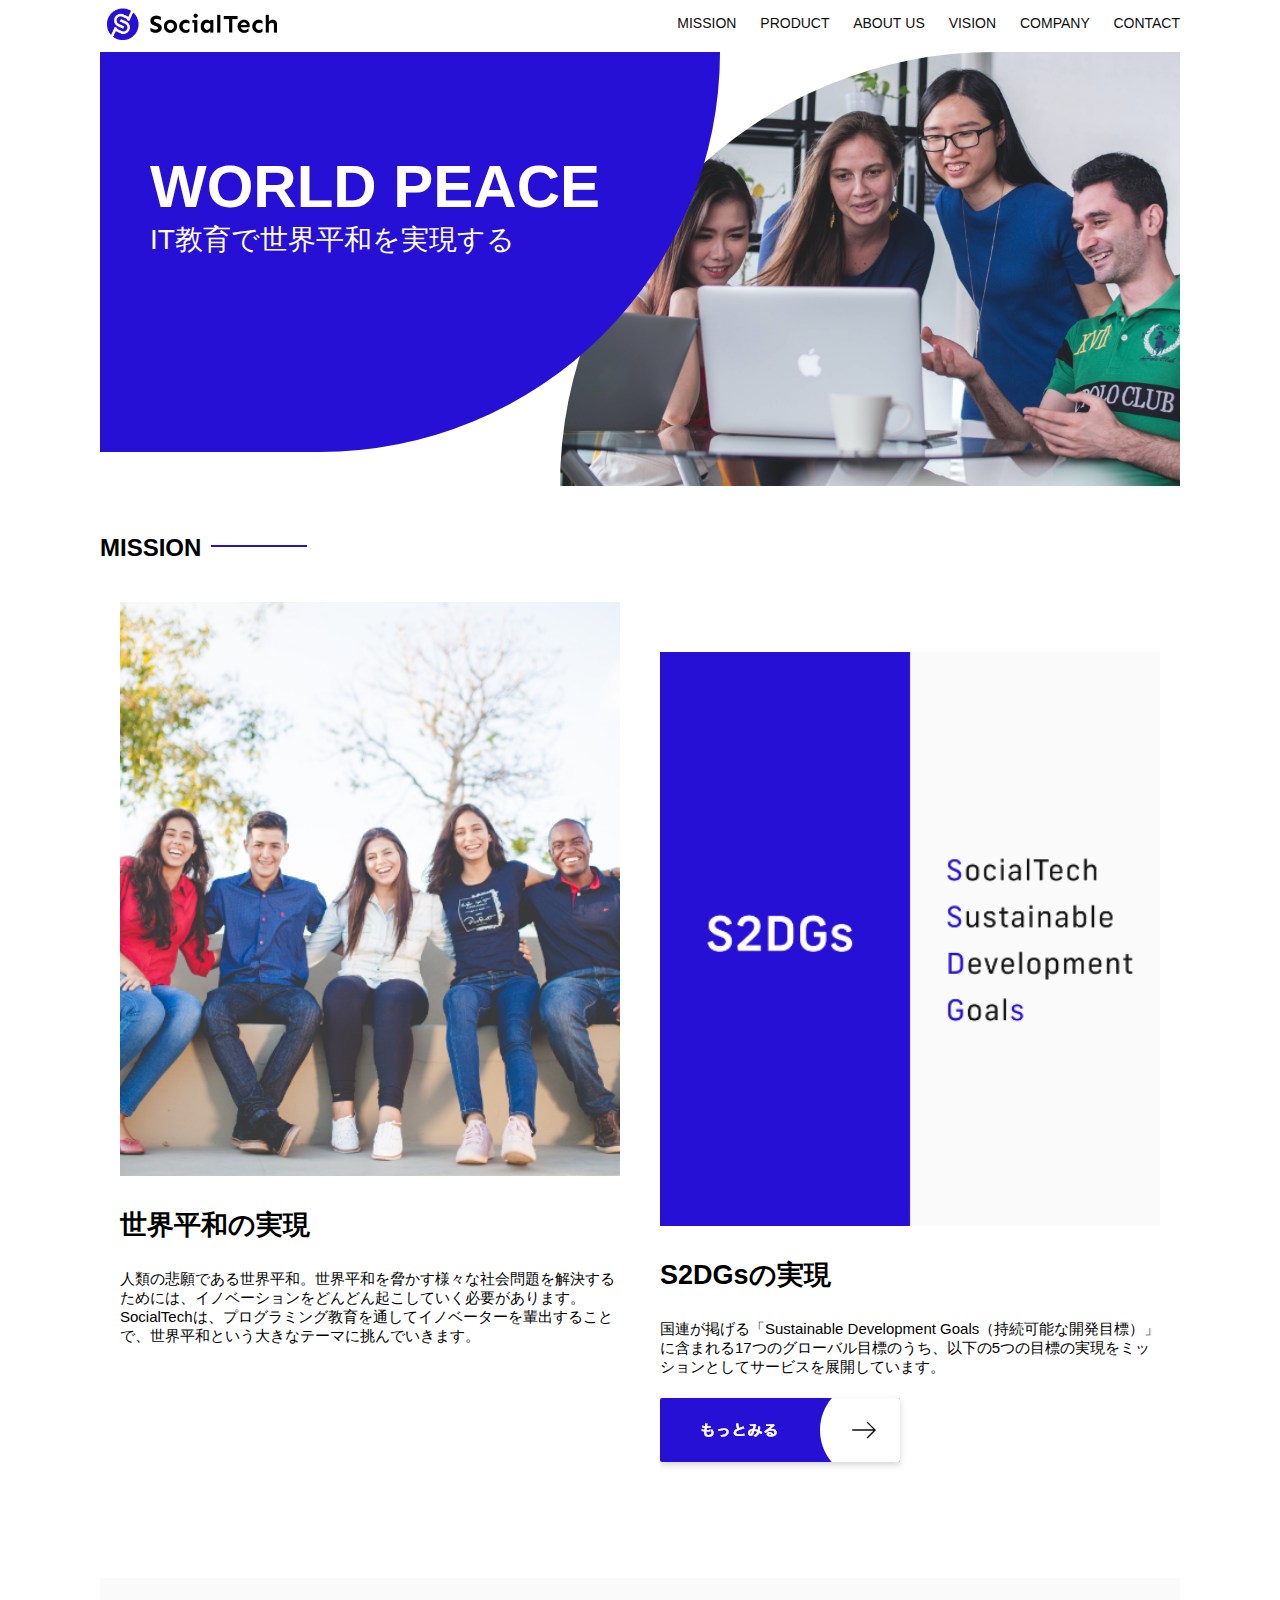
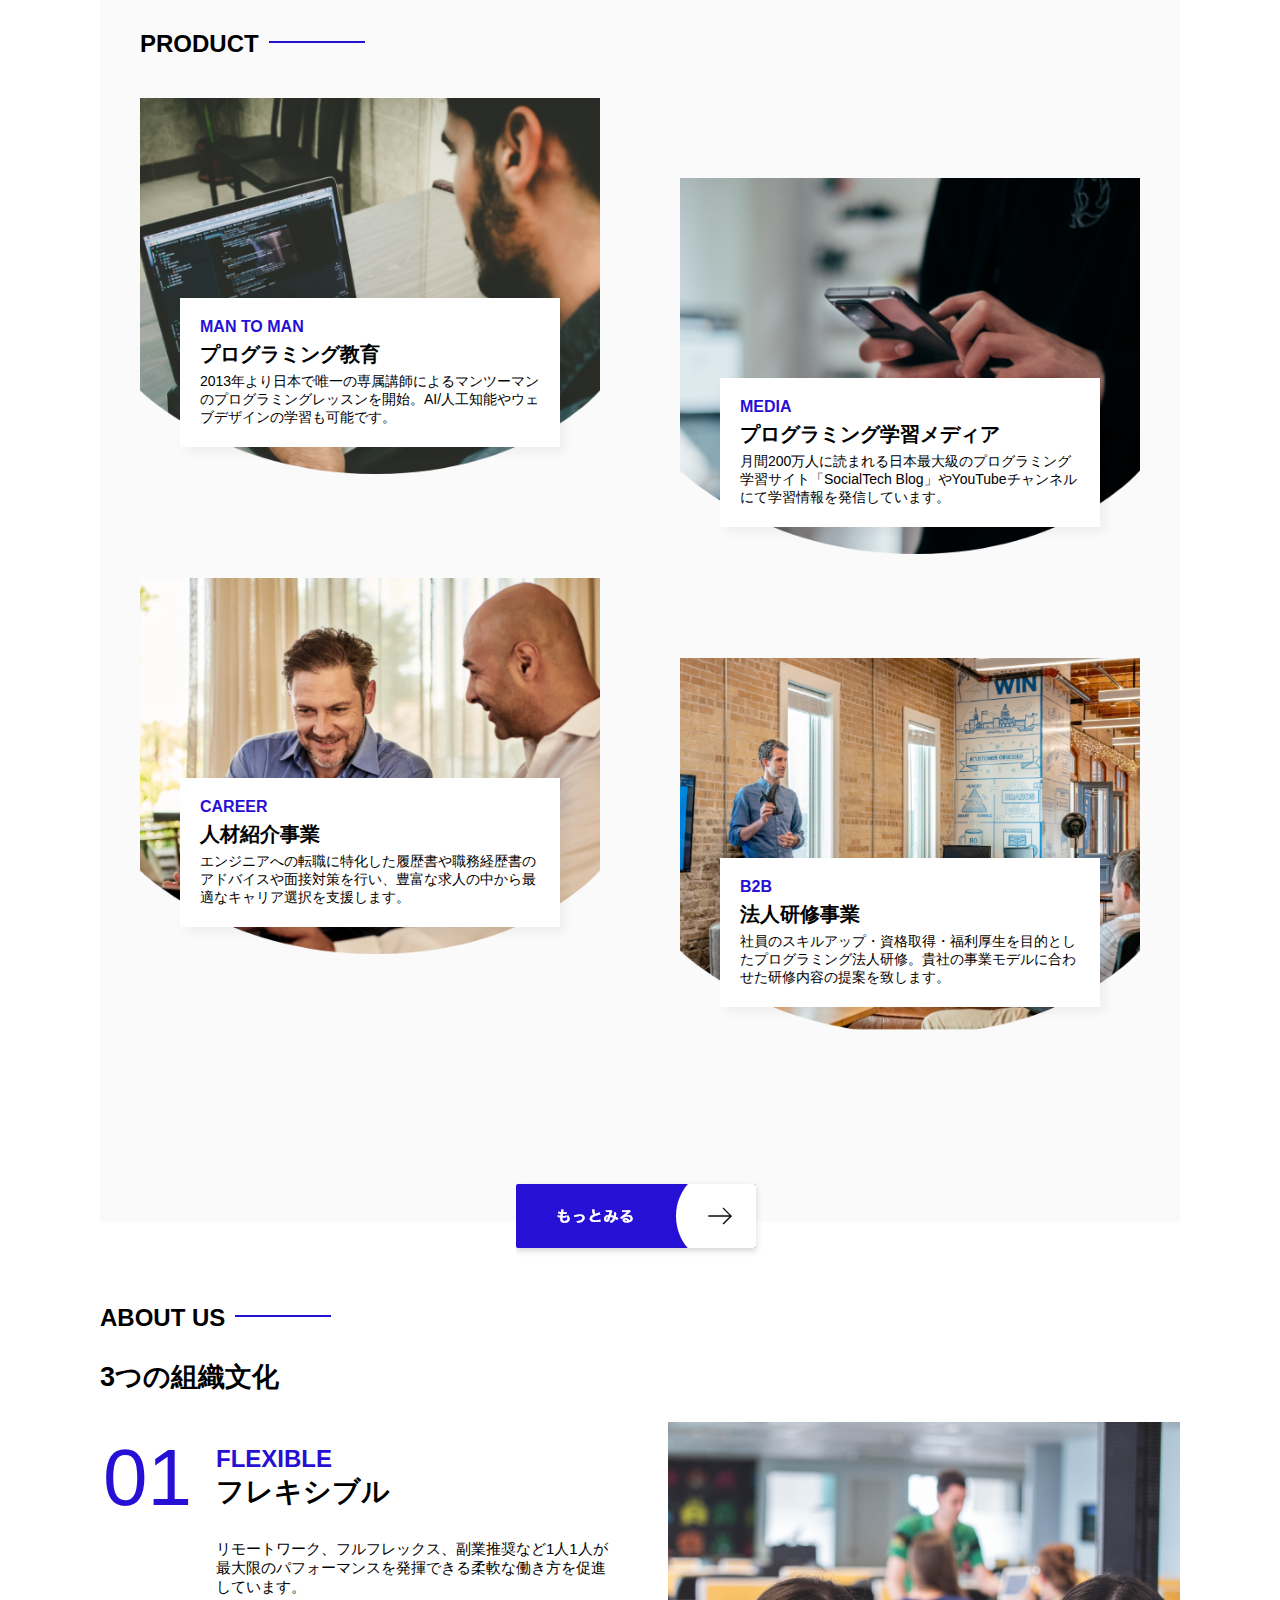
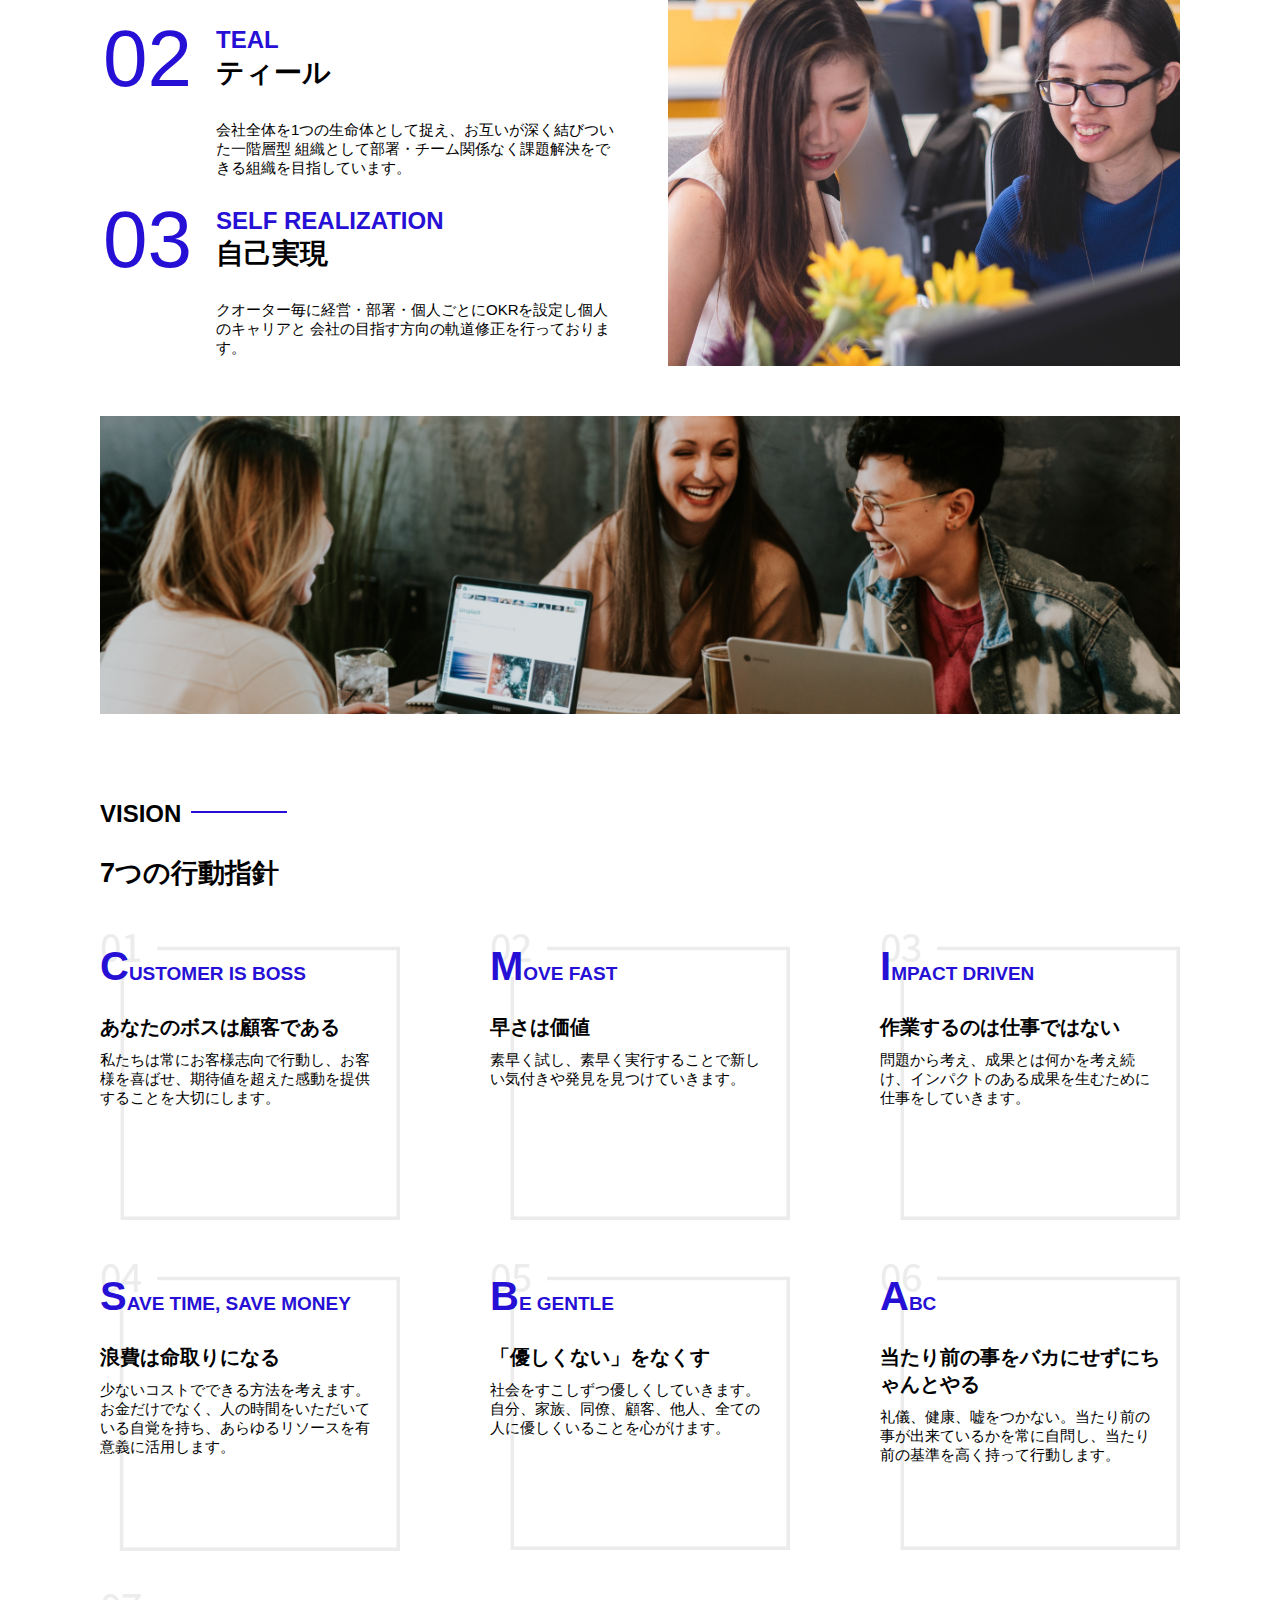
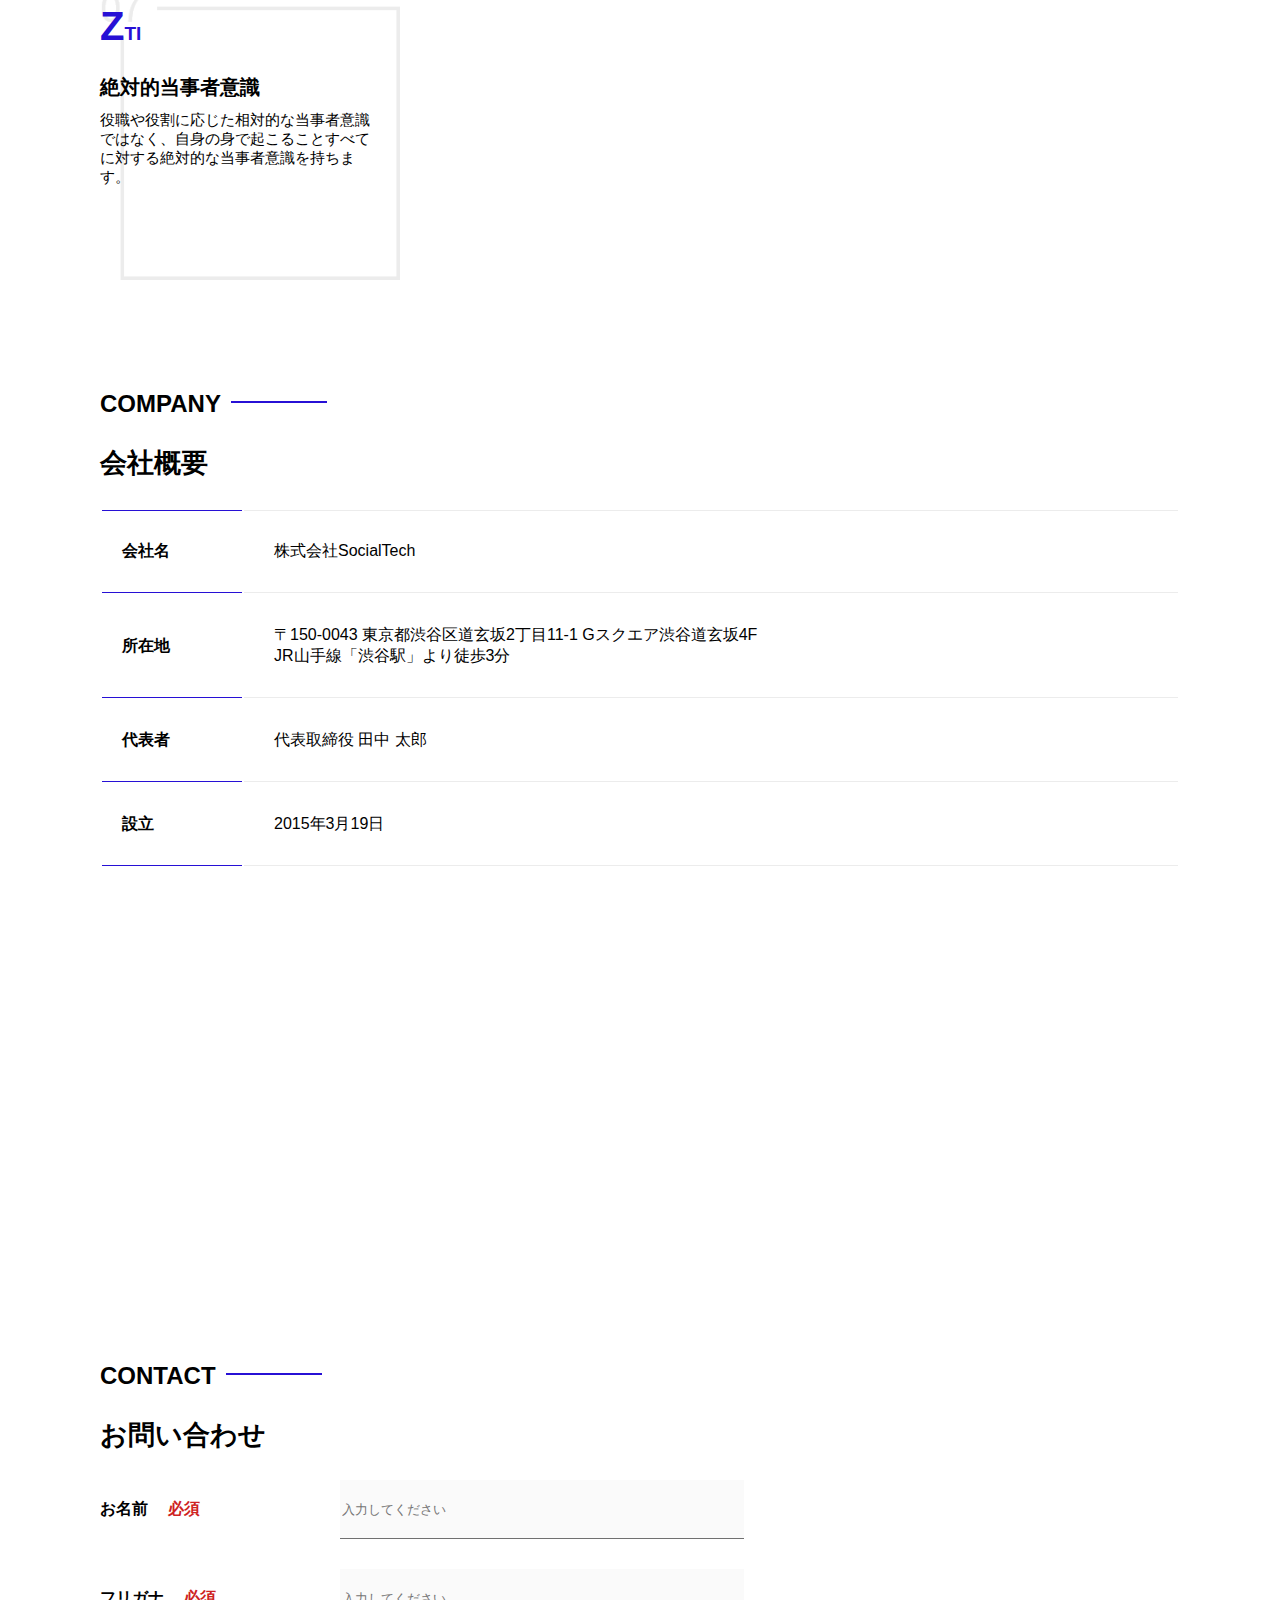
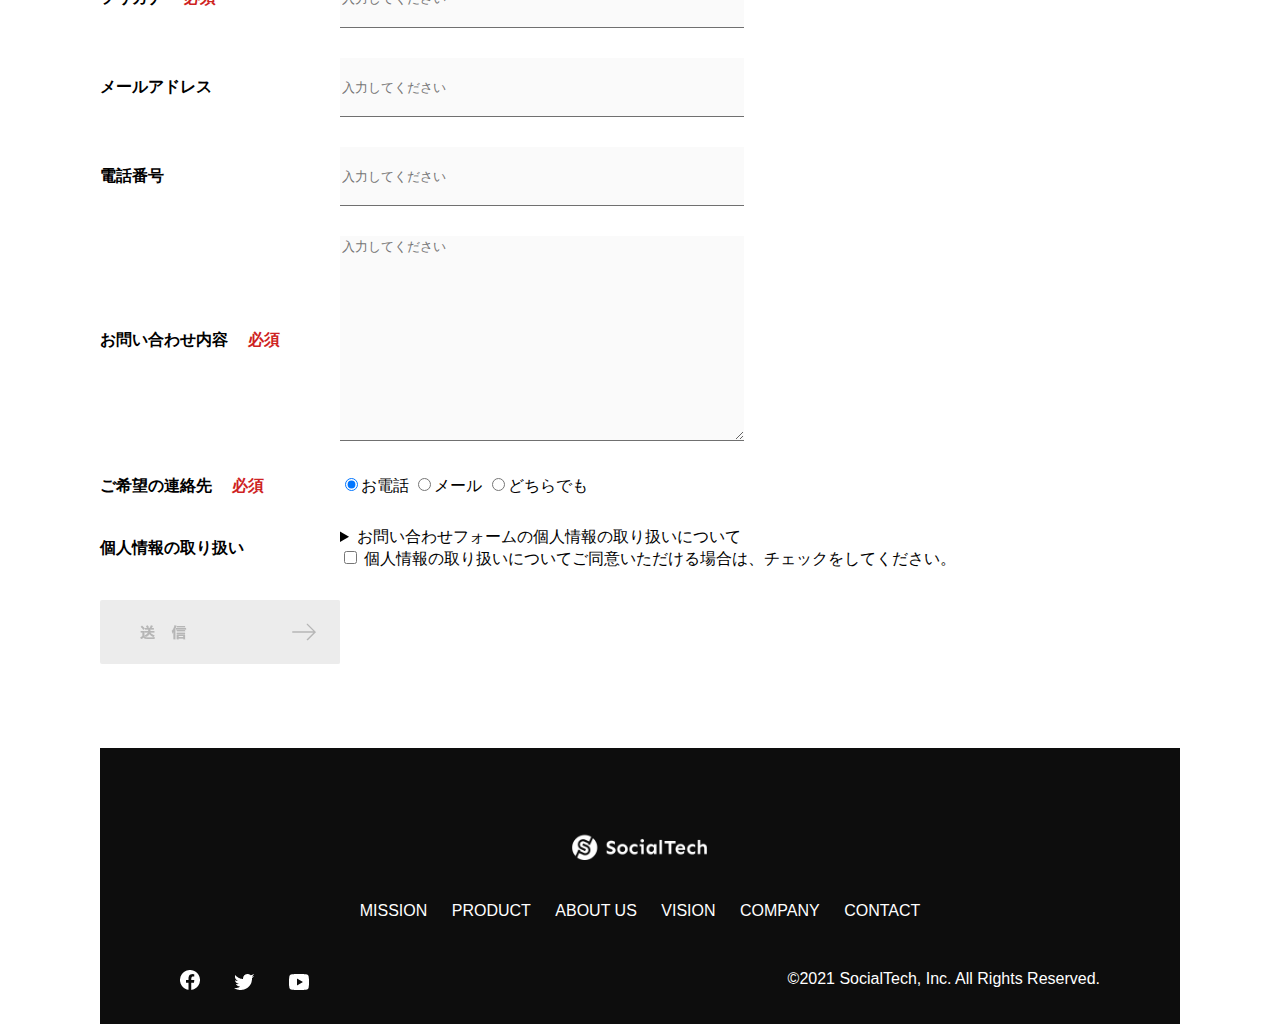
==== index.html @ dc780733 "初回コミット" ====
<!DOCTYPE html>
<html lang="ja">

<head>
    <meta charset="UTF-8">
    <meta name="viewport" content="width=device-width, initial-scale=1.0">
    <meta name="description" content="SocialTechはEdTech業界のリーディングカンパニーを目指します。">
    <link rel="stylesheet" href="style.css">
    <title>SocialTech</title>
</head>

<body>
    <!-- ヘッダー -->
    <header>
        <!-- ロゴ -->
        <a href="index.html" id="logo"><img src="images/logo.png" alt="トップページに戻る"></a>

        <nav id="nav-pc">
            <a href="mission.html">MISSION</a>
            <a href="product.html">PRODUCT</a>
            <a href="index.html#aboutus">ABOUT&nbsp;US</a>
            <a href="index.html#vision">VISION</a>
            <a href="index.html#company">COMPANY</a>
            <a href="index.html#contact">CONTACT</a>
        </nav>

        <!-- スマホ用メニューボタン -->
        <img id="menu-sp" src="images/button-menu.png" alt="ナビゲーションを開く"
            onclick="document.getElementById('nav-sp').style.display = 'block'">

        <!-- スマホ用ナビゲーション -->
        <nav id="nav-sp">
            <img id="close" src="images/button-close.png" alt="ナビゲーションを閉じる"
                onclick="document.getElementById('nav-sp').style.display = 'none'">
            <a id="logo-sp" href="index.html" onclick="document.getElementById('nav-sp').style.display = 'none'"><img
                    src="images/logo-sp.png" alt="トップページに戻る"></a>
            <a class="menu" href="mission.html"
                onclick="document.getElementById('nav-sp').style.display = 'none'">MISSION</a>
            <a class="menu" href="product.html"
                onclick="document.getElementById('nav-sp').style.display = 'none'">PRODUCT</a>
            <a class="menu" href="index.html#aboutus"
                onclick="document.getElementById('nav-sp').style.display = 'none'">ABOUT
                US</a>
            <a class="menu" href="index.html#vision"
                onclick="document.getElementById('nav-sp').style.display = 'none'">VISION</a>
            <a class="menu" href="index.html#company"
                onclick="document.getElementById('nav-sp').style.display = 'none'">COMPANY</a>
            <a class="menu" href="index.html#contact"
                onclick="document.getElementById('nav-sp').style.display = 'none'">CONTACT</a>
            <div id="sns">
                <a href="https://www.facebook.com/sejuku2013"><img src="images/button-facebook.png"
                        alt="Facebookのリンク"></a>
                <a href="https://twitter.com/samuraijuku"><img src="images/button-twitter.png" alt="Twitterのリンク"></a>
                <a href="https://www.youtube.com/channel/UCCFOQO5aDK0xXam4cUQXT8g"><img src="images/button-youtube.png"
                        alt="YouTubeのリンク"></a>
            </div>
        </nav>
    </header>
    <main>
        <article>
            <!-- メインビジュアル -->
            <section id="main-visual">
                <div id="main-message">
                    <h1>WORLD&nbsp;PEACE</h1>
                    <p>IT教育で世界平和を実現する</p>
                </div>
                <img src="images/index/index-main.png" alt="PCの周りに集まる多国籍の仲間たち">
            </section>
            <section id="mission">
                <h2 class="index-h2">MISSION</h2>
                <div id="mission-flex">
                    <div>
                        <img src="images/index/index-mission.png" alt="屋外のベンチで写真を撮影する多国籍の仲間たち" id="mission-photo">
                        <h3>世界平和の実現</h3>
                        <p>人類の悲願である世界平和。世界平和を脅かす様々な社会問題を解決するためには、イノベーションをどんどん起こしていく必要があります。SocialTechは、プログラミング教育を通してイノベーターを輩出することで、世界平和という大きなテーマに挑んでいきます。
                        </p>
                    </div>
                    <div>
                        <img src="images/index/s2dgs.png" alt="S2DGs" id="s2dgs">
                        <h3>S2DGsの実現</h3>
                        <p>国連が掲げる「Sustainable Development
                            Goals（持続可能な開発目標）」に含まれる17つのグローバル目標のうち、以下の5つの目標の実現をミッションとしてサービスを展開しています。</p>
                            <a href="mission.html"><img src="images/button-more.png" alt="もっとみる"></a>
                    </div>
                </div>
            </section>
            <section id="product">
                <h2 class="index-h2">PRODUCT</h2>
                <div>
                    <div id="product-left">
                        <div>
                            <img class="product-photo" src="images/index/index-mantoman.png" alt="PCでコードを書く男性">
                            <div class="product-explain">
                                <span>MAN TO MAN</span>
                                <h3>プログラミング教育</h3>
                                <p>2013年より日本で唯一の専属講師によるマンツーマンのプログラミングレッスンを開始。AI/人工知能やウェブデザインの学習も可能です。</p>
                            </div>
                        </div>
                        <div>
                            <img class="product-photo" src="images/index/index-career.png" alt="笑顔で話し合う2人の男性">
                            <div class="product-explain">
                                <span>CAREER</span>
                                <h3>人材紹介事業</h3>
                                <p>エンジニアへの転職に特化した履歴書や職務経歴書のアドバイスや面接対策を行い、豊富な求人の中から最適なキャリア選択を支援します。</p>
                            </div>
                        </div>
                    </div>
                    <div id="product-right">
                        <div>
                            <img class="product-photo" src="images/index/index-media.png" alt="スマートフォンを操作する人">
                            <div class="product-explain">
                                <span>MEDIA</span>
                                <h3>プログラミング学習メディア</h3>
                                <p>月間200万人に読まれる日本最大級のプログラミング学習サイト「SocialTech Blog」やYouTubeチャンネルにて学習情報を発信しています。</p>
                            </div>
                        </div>
                        <div>
                            <img class="product-photo" src="images/index/index-b2b.png" alt="講演中の男性とそれを聴く人々">
                            <div class="product-explain">
                                <span>B2B</span>
                                <h3>法人研修事業</h3>
                                <p>社員のスキルアップ・資格取得・福利厚生を目的としたプログラミング法人研修。貴社の事業モデルに合わせた研修内容の提案を致します。</p>
                            </div>
                        </div>
                    </div>
                </div>
                <div>
                    <a id="product-more" href="product.html">
                        <img src="images/button-more.png" alt="もっとみる">
                    </a>
                </div>
            </section>
            <!-- ABOUT US -->
            <section id="aboutus">
                <h2 class="index-h2">ABOUT&nbsp;US</h2>
                <h3>3つの組織文化</h3>
                <div>
                    <table class="culture-table">
                        <tr>
                            <td>
                                <span class="culture-num">01</span>
                            </td>
                            <td>
                                <span class="culture-en">FLEXIBLE</span>
                                <span class="culture-jp">フレキシブル</span>
                            </td>
                        </tr>
                        <tr>
                            <td>
                                <!-- 空のセル -->
                            </td>
                            <td>
                                <p class="culture-description">
                                    リモートワーク、フルフレックス、副業推奨など1人1人が最大限のパフォーマンスを発揮できる柔軟な働き方を促進しています。
                                </p>
                            </td>
                        </tr>
                        <tr>
                            <td>
                                <span class="culture-num">02</span>
                            </td>
                            <td>
                                <span class="culture-en">TEAL</span>
                                <span class="culture-jp">ティール</span>
                            </td>
                        </tr>
                        <tr>
                            <td>
                                <!-- 空のセル -->
                            </td>
                            <td>
                                <p class="culture-description">
                                    会社全体を1つの生命体として捉え、お互いが深く結びついた一階層型
                                    組織として部署・チーム関係なく課題解決をできる組織を目指しています。
                                </p>
                            </td>
                        </tr>
                        <tr>
                            <td>
                                <span class="culture-num">03</span>
                            </td>
                            <td>
                                <span class="culture-en">SELF&nbsp;REALIZATION</span>
                                <span class="culture-jp">自己実現</span>
                            </td>
                        </tr>
                        <tr>
                            <td>
                                <!-- 空のセル -->
                            </td>
                            <td>
                                <p class="culture-description">
                                    クオーター毎に経営・部署・個人ごとにOKRを設定し個人のキャリアと
                                    会社の目指す方向の軌道修正を行っております。
                                </p>
                            </td>
                        </tr>
                    </table>
                    <img src="images/index/index-aboutus1.png" alt="笑顔で話し合う2人の女性" class="culture-img">
                </div>
                <img src="images/index/index-aboutus2.png" alt="笑顔で話し合う3人の男女" class="culture-img2">
            </section>
            <!-- VISION -->
            <section id="vision">
                <h2 class="index-h2">VISION</h2>
                <h3>7つの行動指針</h3>
                <div>
                    <div class="vision-box">
                        <img src="images/index/vision-01.png" alt="01">
                        <span>
                            <h4>CUSTOMER&nbsp;IS&nbsp;BOSS</h4>
                            <h5>あなたのボスは顧客である</h5>
                            <p>私たちは常にお客様志向で行動し、お客様を喜ばせ、期待値を超えた感動を提供することを大切にします。</p>
                        </span>
                    </div>
                    <div class="vision-box">
                        <img src="images/index/vision-02.png" alt="02">
                        <span>
                            <h4>MOVE&nbsp;FAST</h4>
                            <h5>早さは価値</h5>
                            <p>素早く試し、素早く実行することで新しい気付きや発見を見つけていきます。</p>
                        </span>
                    </div>
                    <div class="vision-box">
                        <img src="images/index/vision-03.png" alt="03">
                        <span>
                            <h4>IMPACT&nbsp;DRIVEN</h4>
                            <h5>作業するのは仕事ではない</h5>
                            <p>問題から考え、成果とは何かを考え続け、インパクトのある成果を生むために仕事をしていきます。</p>
                        </span>
                    </div>
                    <div class="vision-box">
                        <img src="images/index/vision-04.png" alt="04">
                        <span>
                            <h4>SAVE&nbsp;TIME,&nbsp;SAVE&nbsp;MONEY</h4>
                            <h5>浪費は命取りになる</h5>
                            <p>少ないコストでできる方法を考えます。お金だけでなく、人の時間をいただいている自覚を持ち、あらゆるリソースを有意義に活用します。</p>
                        </span>
                    </div>
                    <div class="vision-box">
                        <img src="images/index/vision-05.png" alt="05">
                        <span>
                            <h4>BE&nbsp;GENTLE</h4>
                            <h5>「優しくない」をなくす</h5>
                            <p>社会をすこしずつ優しくしていきます。自分、家族、同僚、顧客、他人、全ての人に優しくいることを心がけます。</p>
                        </span>
                    </div>
                    <div class="vision-box">
                        <img src="images/index/vision-06.png" alt="06">
                        <span>
                            <h4>ABC</h4>
                            <h5>当たり前の事をバカにせずにちゃんとやる</h5>
                            <p>礼儀、健康、嘘をつかない。当たり前の事が出来ているかを常に自問し、当たり前の基準を高く持って行動します。</p>
                        </span>
                    </div>
                    <div class="vision-box">
                        <img src="images/index/vision-07.png" alt="07">
                        <span>
                            <h4>ZTI</h4>
                            <h5>絶対的当事者意識</h5>
                            <p>役職や役割に応じた相対的な当事者意識ではなく、自身の身で起こることすべてに対する絶対的な当事者意識を持ちます。</p>
                        </span>
                    </div>
                </div>
            </section>
            <!-- COMPANY -->
            <section id="company">
                <h2 class="index-h2">COMPANY</h2>
                <h3>会社概要</h3>
                <table id="company-table">
                    <tr>
                        <th class="tableheader-first">会社名</th>
                        <td class="cell-first">株式会社SocialTech</td>
                    </tr>
                    <tr>
                        <th class="tableheader">所在地</th>
                        <td class="cell">〒150-0043&nbsp;東京都渋谷区道玄坂2丁目11-1&nbsp;Gスクエア渋谷道玄坂4F<br>JR山手線「渋谷駅」より徒歩3分</td>
                    </tr>
                    <tr>
                        <th class="tableheader">代表者</th>
                        <td class="cell">代表取締役&nbsp;田中&nbsp;太郎</td>
                    </tr>
                    <tr>
                        <th class="tableheader">設立</th>
                        <td class="cell">2015年3月19日</td>
                    </tr>
                </table>
                <iframe
                    src="https://www.google.com/maps/embed?pb=!1m18!1m12!1m3!1d3241.7759544892483!2d139.69399665123464!3d35.65789123876098!2m3!1f0!2f0!3f0!3m2!1i1024!2i768!4f13.1!3m3!1m2!1s0x60188caa0042e8d1%3A0xba130bea826a7aa2!2z44CSMTUwLTAwNDMg5p2x5Lqs6YO95riL6LC35Yy66YGT546E5Z2C77yS5LiB55uu77yR77yR4oiS77yR!5e0!3m2!1sja!2sjp!4v1636872991912!5m2!1sja!2sjp"
                    style="border:0;" allowfullscreen="" loading="lazy"></iframe>
            </section>
            <!-- お問い合わせフォーム -->
            <section id="contact">
                <h2 class="index-h2">CONTACT</h2>
                <h3>お問い合わせ</h3>
                <form action="https://api.staticforms.xyz/submit" method="post">
                    <input type="text" name="honeypot" style="display:none">
                    <!-- STATIC FORMSのアクセスキー -->
                    <input type="hidden" name="accessKey" value="2248908b-da3a-4402-9191-2ec995b20ac5">
                    <!--メールのタイトル-->
                    <input type="hidden" name="subject" value="お問い合わせフォーム" />
                    <!--送信先のメールアドレスをvalueに設定する-->
                    <input type="hidden" name="replyTo" value="i.t.t.k.444@gmail.com">
                    <!--redirectToのURLは公開後のURLへリンクする-->
                    <input type="hidden" name="redirectTo" value="">
                    <div>
                        <div class="contact-heading">
                            <label class="contact-label">お名前<span class="contact-span">必須</span></label>
                        </div>
                        <div>
                            <input type="text" name="name" placeholder="入力してください" class="contact-textbox">
                        </div>
                    </div>
                    <div>
                        <div class="contact-heading">
                            <label class="contact-label">フリガナ<span class="contact-span">必須</span></label>
                        </div>
                        <div>
                            <input type="text" name="furigana" placeholder="入力してください" class="contact-textbox">
                        </div>
                    </div>
                    <div>
                        <div class="contact-heading">
                            <label class="contact-label">メールアドレス<span class="contact-span"></span></label>
                        </div>
                        <div>
                            <input type="text" name="email" placeholder="入力してください" class="contact-textbox">
                        </div>
                    </div>
                    <div>
                        <div class="contact-heading">
                            <label class="contact-label">電話番号</label>
                        </div>
                        <div>
                            <input type="text" name="tel" placeholder="入力してください" class="contact-textbox">
                        </div>
                    </div>
                    <div>
                        <div class="contact-heading">
                            <label class="contact-label">お問い合わせ内容<span class="contact-span">必須</span></label>
                        </div>
                        <div>
                            <textarea name="message" class="contact-textarea" placeholder="入力してください"></textarea>
                        </div>
                    </div>
                    <div>
                        <div class="contact-heading">
                            <label class="contact-label">ご希望の連絡先<span class="contact-span">必須</span></label>
                        </div>
                        <div>
                            <input type="radio" value="tel" class="radiobutton" name="contact"
                                checked><label>お電話</label>
                            <input type="radio" value="mail" class="radiobutton" name="contact"><label>メール</label>
                            <input type="radio" value="both" class="radiobutton" name="contact"><label>どちらでも</label>
                        </div>
                    </div>
                    <div>
                        <div class="contact-heading">
                            <label class="contact-label">個人情報の取り扱い</label>
                        </div>
                        <div>
                            <details>
                                <summary>お問い合わせフォームの個人情報の取り扱いについて</summary>
                                <div>
                                    <span>１．組織の名称又は氏名</span><br>
                                    株式会社SocialTech<br><br>
                                    <span>２．個人情報保護管理者（若しくはその代理人）の氏名又は職名、所属及び連絡先
                                        鈴木 一郎 コーポレート部</span><br>
                                    メールアドレス：support@socialtech.net<br>
                                    TEL：03-xxxx-xxxx<br>
                                    <span>３．個人情報の利用目的</span><br>
                                    ・本サービス及び本サービスに関連する情報の提供又はそれらに関する連絡のため<br>
                                    ・ユーザーの本人確認のため<br>
                                    ・当社サービスのご案内のため<br>
                                    ・当社の商品等の広告または宣伝（電子メールによるものを含むものとします。）<br><br>
                                    <span>４．個人情報の取り扱い業務の委託</span><br>
                                    個人情報の取扱業務の全部または一部を外部に業務委託する場合があります。<br>
                                    その際、弊社は、個人情報を適切に保護できる管理体制を敷き実行していることを条件として<br>
                                    委託先を厳選したうえで、機密保持契約を委託先と締結し、お客様の個人情報を厳密に管理させます。<br><br>
                                    <span>５．個人情報の開示等の請求</span><br>
                                    お客様は、弊社に対してご自身の個人情報の開示等（利用目的の通知、開示、内容の訂正・追加・削除、利用の停止または消去、第三者への提供の停止）に関して、当社問合わせ窓口に申し出ることができます。<br>
                                    その際、弊社はお客様ご本人を確認させていただいたうえで、合理的な期間内に対応いたします。<br><br>
                                    なお、個人情報に関する弊社問合わせ先は、次の通りです。<br><br>
                                    株式会社SocialTech　個人情報問合せ窓口<br>
                                    〒150-0043　東京都渋谷区道玄坂2丁目11-1 Ｇスクエア渋谷道玄坂 4F<br>
                                    メールアドレス：support@socialtech.net　TEL：03-xxxx-xxxx<br><br>
                                    <span>６．個人情報を提供されることの任意性について</span><br><br>
                                    お客様がご自身の個人情報を弊社に提供されるか否かは、お客様のご判断によりますが、もしご提供されない場合には、適切なサービスが提供できない場合がありますので予めご了承ください。
                                </div>
                            </details>
                            <input type="checkbox" name="agree">
                            <span>個人情報の取り扱いについてご同意いただける場合は、チェックをしてください。</span>
                        </div>
                    </div>
                    <input type="image" src="images/button-submit.png" alt="送信する">
                </form>
            </section>
        </article>
    </main>
    <footer>
        <div id="footer-logo">
            <img src="images/logo-sp.png" alt="SocialTech">
        </div>
        <div id="footer-link">
            <a href="mission.html">MISSION</a>
            <a href="product.html">PRODUCT</a>
            <a href="index.html#aboutus">ABOUT US</a>
            <a href="index.html#vision">VISION</a>
            <a href="index.html#company">COMPANY</a>
            <a href="index.html#contact">CONTACT</a>
        </div>
        <div id="sns-footer">
            <a href="https://www.facebook.com/sejuku2013"><img src="images/button-facebook.png" alt="Facebookのリンク"></a>
            <a href="https://twitter.com/samuraijuku"><img src="images/button-twitter.png" alt="Twitterのリンク"></a>
            <a href="https://www.youtube.com/channel/UCCFOQO5aDK0xXam4cUQXT8g"><img src="images/button-youtube.png"
                    alt="YouTubeのリンク"></a>
            <span id="copyright">&copy;2021 SocialTech, Inc. All Rights Reserved. </span>
        </div>
    </footer>
</body>

</html>
---- style.css ----
@charset "UTF-8";

/* PC、スマホ共通スタイル */
body {
    font-family: "Source Sans Pro", "Hiragino Kaku Gothic ProN", Meiryo, Arial, sans-serif;
}

p {
    font-size: 15px;
}

/*================
PC用のスタイル 
=================*/
@media screen and (min-width:768px) {

    body {
        max-width: 1080px;
        min-width: 960px;
        margin: 0 auto;
    }

    header {
        display: flex;
        justify-content: space-between;
    }

    #nav-pc {
        text-align: right;
        font-size: 14px;
        padding-top: 15px;
    }

    #nav-pc>a {
        text-decoration: none;
        margin-left: 20px;
    }

    #nav-pc>a:link {
        color: #0d0d0d;
    }

    #nav-pc>a:visited {
        color: #0d0d0d;
    }

    #nav-pc>a:hover {
        color: #0d0d0d;
        text-decoration: underline;
    }

    #nav-pc>a:active {
        color: #0d0d0d;
    }

    /* スマホ用ナビを非表示 */
    #nav-sp,
    #menu-sp {
        display: none;
    }

    #main-visual {
        position: relative;
        height: 400px;
    }

    #main-message {
        position: absolute;
        top: 0;
        left: 0;
        background-color: #2710d5;
        color: #fff;
        border-radius: 0 0 476px 0;
        width: 100%;
        height: 100%;
        max-width: 620px;
        z-index: 11;
    }

    #main-message>h1 {
        font-size: 60px;
        font-weight: bold;
        margin: 100px 0 0 50px;
    }

    #main-message>p {
        font-size: 28px;
        margin: 0 0 0 50px;
    }

    #main-visual>img {
        max-width: 620px;
        border-radius: 476px 0 0 0;
        position: absolute;
        top: 0;
        right: 0;
        z-index: 10;
    }

    /* 見出し */
    h2 {
        margin-top: 40px;
    }

    h2::after {
        content: url("images/line.png");
        margin-left: 10px;
    }

    h3 {
        font-size: 27px;
    }

    /* ミッション */
    #mission {
        margin: 80px auto;
        width: 100%;
    }

    #mission-flex {
        width: 100%;
        display: flex;
    }

    #mission-flex>div {
        width: 50%;
        margin: 20px;
    }

    #mission-photo {
        width: 100%;
    }

    #s2dgs {
        margin-top: 50px;
        width: 100%;
    }

    /* プロダクト */
    #product {
        background-color: #fafafa;
        margin: 80px 0;
        padding: 10px 40px 0 40px;
    }

    /* 外枠 */
    #product>div {
        margin-top: 40px;
        display: flex;
    }

    #product-left,
    #product-right {
        width: 50%;
    }

    /* 左のカラム */
    #product-left {
        margin-right: 20px;
    }

    /* 右のカラム */
    #product-right {
        margin-left: 20px;
        margin-top: 80px;
    }

    /* 画像+説明の枠 */
    #product-left>div {
        position: relative;
        height: 480px;
        margin-right: 20px;
    }

    #product-right>div {
        position: relative;
        height: 480px;
        margin-left: 20px;
    }

    /* 画像 */
    .product-photo {
        width: 100%;
    }

    /* 説明文の枠 */
    .product-explain {
        background-color: #fff;
        position: absolute;
        left: 0;
        top: 200px;
        margin: 0 40px;
        padding: 20px;
        box-shadow: 5px 5px 10px rgb(0, 0, 0, 0.05);
    }

    /* 説明文の英語 */
    .product-explain>span {
        color: #2710d5;
        font-weight: bold;
        font-size: 16px;
        margin: 0;
    }

    /* 説明文の見出し */
    .product-explain>h3 {
        font-size: 20px;
        margin: 5px 0;
    }

    /* 説明文 */
    .product-explain>p {
        font-size: 14px;
        margin: 0;
    }

    /* 「もっとみる」ボタン */
    #product-more {
        margin: 0 auto -42px;
    }

    /* ABOUT US */
    #aboutus {
        margin: 80px auto;
    }

    /* 3つの組織文化と画像を入れる枠 */
    #aboutus>div {
        display: flex;
    }

    /* 画像 */
    .culture-img {
        width: 100%;
        align-self: flex-start;
    }

    .culture-img2 {
        margin-top: 50px;
        width: 100%;
    }

    /* 3つの組織文化の表 */
    .culture-table {
        margin-right: 50px;
    }

    /* 番号 */
    .culture-num {
        font-size: 80px;
        color: #2710d5;
        margin: 0 20px 0 0;
    }

    /* 組織文化英語 */
    .culture-en {
        color: #2710d5;
        font-weight: bold;
        font-size: 24px;
        display: block;
    }

    /* 組織文化日本語 */
    .culture-jp {
        font-size: 28px;
        font-weight: bold;
    }

    /* 説明文 */
    .culture-description {
        margin: 0;
    }

    /* VISION */
    #vision {
        margin: 80px auto;
    }

    /* セクション内の外枠 */
    #vision>div {
        width: 100%;
        display: flex;
        justify-content: space-between;
        flex-wrap: wrap;
    }

    /* 7つの行動指針の枠 */
    .vision-box {
        width: 300px;
        height: 300px;
        margin-bottom: 30px;
        position: relative;
    }

    .vision-box>img {
        width: 100%;
        height: auto;
        position: absolute;
        top: 0;
        left: 0;
        z-index: 30;
    }

    .vision-box>span {
        position: absolute;
        top: 0;
        left: 0;
        z-index: 31;
        margin-right: 20px;
    }

    .vision-box>span>h4 {
        color: #2710d5;
        font-size: 19px;
    }

    .vision-box>span>h4::first-letter {
        font-size: 40px;
    }

    .vision-box>span>h5 {
        font-size: 20px;
        margin: 0;
    }

    .vision-box>span>p {
        margin-top: 10px;
    }

    /* COMPANY */
    #vision {
        margin: 80px auto;
    }

    #company-table {
        width: 100%;
    }

    .tableheader,
    .tableheader-first {
        text-align: left;
        padding: 20px;
        border-bottom: #2710d5 1px solid;
        width: 100px;
    }

    .tableheader-first {
        border-top: #2710d5 1px solid;
    }

    .cell,
    .cell-first {
        padding: 30px;
        border-bottom: #ececec 1px solid;
    }

    .cell-first {
        border-top: #ececec 1px solid;
    }

    #company>iframe {
        width: 100%;
        height: 368px;
        margin-top: 40px;
    }

    /* お問い合わせ */
    #contact {
        margin: 80px auto 80px auto;
    }

    /* 外枠 */
    #contact>form>div {
        display: flex;
        flex-direction: row;
        flex-wrap: wrap;
        padding-bottom: 30px;
    }

    /* 左列の見出し */
    .contact-heading {
        width: 240px;
        align-self: center;
    }

    /* 見出しのラベル */
    .contact-label {
        font-weight: bold;
    }

    /* 必須 */
    .contact-span {
        color: #ce2222;
        margin: 0 0 0 20px;
        font-weight: bold;
    }

    /* テキストボックス */
    .contact-textbox {
        border-top: 0;
        border-left: 0;
        border-right: 0;
        border-bottom-width: 1px;
        border-bottom-color: #707070;
        border-bottom-style: solid;
        background-color: #fafafa;
        width: 400px;
        height: 56px;
    }

    /* お問い合わせ内容のテキストエリア */
    .contact-textarea {
        border-top: 0;
        border-left: 0;
        border-right: 0;
        border-bottom-width: 1px;
        border-bottom-color: #707070;
        border-bottom-style: solid;
        background-color: #fafafa;
        width: 400px;
        height: 200px;
    }

    /* 個人情報の取り扱い */
    details {
        width: 700px;
    }

    details>div {
        background-color: #fafafa;
        padding: 20px;
    }

    details>div>span {
        font-weight: bold;
    }

    /* フッター */
    footer {
        background-color: #0d0d0d;
        text-align: center;
        padding: 80px 80px 30px 80px;
    }

    #footer-logo {
        margin-bottom: 30px;
    }

    #footer-link {
        margin-bottom: 50px;
    }

    #footer-link>a {
        text-decoration: none;
        margin: 10px;
    }

    #footer-link>a:link {
        color: #fff;
    }

    #footer-link>a:visited {
        color: #fff;
    }

    #footer-link>a:hover {
        color: #fff;
        text-decoration: underline;
    }

    #footer-link>a:active {
        color: #fff;
    }

    #sns-footer {
        text-align: left;
        width: 100%;
    }

    #sns-footer>a {
        margin-right: 30px;
    }

    #copyright {
        color: #fff;
        float: right;
    }

    /* mission.html用スタイル */
    /* ミッションのメインビジュアル */
    #mission-main {
        height: 496px;
        width: 100%;
        background-image: url("images/mission/mission-main.png");
        background-repeat: no-repeat;
        background-position-y: center;
    }

    #mission-title {
        background-color: #2710d5;
        width: 368px;
        color: #fff;
        height: 496px;
        border-radius: 0 248px 248px 0;
        position: relative;
    }

    #mission-title>h1 {
        position: absolute;
        top: 0;
        left: 100px;
        font-size: 80px;
    }

    #mission-title>span {
        position: absolute;
        top: 200px;
        left: 100px;
        font-size: 26px;
    }

    #mission-title>div {
        position: absolute;
        top: 350px;
        left: 100px;
        font-size: 16px;
    }

    #mission-s2dgs {
        width: 100%;
        margin: 20px;
    }

    .mission-h2 {
        color: #2710d5;
        font-size: 40px;
    }

    .mission-h2::after {
        content: none;
    }

    #mission-5goals {
        margin: 20px;
        display: flex;
    }

    #mission-5goals>div {
        flex-grow: 1;
        padding: 20px;
    }

    #mission-5goals>div>div {
        margin-bottom: 40px;
    }

    .fivegoals-image-right {
        float: right;
        margin: 20px;
    }

    .fivegoals-image-left {
        float: left;
        margin: 20px;
    }

    .fivegoals-number {
        color: #2710d5;
        font-size: 40px;
        margin: 0;
    }

    .fivegoals-h3 {
        font-size: 28px;
        margin: 0;
    }

    .fivegoals-p {
        margin: 0;
    }

    /* プロダクトページ */
    #product-main {
        height: 496px;
        width: 100%;
        background-image: url("images/product/product-main.png");
        background-repeat: no-repeat;
        background-position-y: center;
    }

    #product-title {
        background-color: #2710d5;
        width: 368px;
        color: #fff;
        height: 496px;
        border-radius: 0 248px 248px 0;
        position: relative;
    }

    #product-title>h1 {
        position: absolute;
        top: 0;
        left: 100px;
        font-size: 80px;
    }

    #product-title>span {
        position: absolute;
        top: 200px;
        left: 100px;
        font-size: 26px;
    }

    #product-title>div {
        position: absolute;
        top: 350px;
        left: 100px;
        font-size: 16px;
    }

    .product-section1,
    .product-section2 {
        position: relative;
        margin: 20px;
        height: 340px;
    }

    .product-section1>img {
        position: absolute;
        top: 0;
        left: 0;
        width: 450px;
        margin: 0 40px 30px 0;
        border-radius: 0 432px 0 0;
    }

    .product-section1>div {
        position: absolute;
        top: 0;
        left: 480px;
    }

    .product-section2>img {
        position: absolute;
        top: 0;
        right: 0;
        width: 450px;
        margin: 0 0 30px 40px;
        border-radius:432px 0 0 0;
    }

    .product-section2>div {
        width: 500px;
        position: absolute;
        top: 0;
        left: 0;
    }

    .product-h2 {
        color: #2710d5;
        font-size: 24px;
        margin: 0;
    }

    .product-h3 {
        font-size: 28px;
        margin: 0;
    }
}

/*====================
  スマートフォン用のスタイル
  =====================*/
@media screen and (max-width: 767px) {
    body {
        min-width: 375px;
        margin: 0;
    }

    /* PC用ナビゲーション非表示 */
    #nav-pc {
        display: none;
    }

    /* ハンバーガーメニュー */
    #menu-sp {
        float: right;
        padding: 0;
    }

    /* スマホ用ナビゲーションの表示切替 */
    /* 初期状態、レイアウトと非表示設定 */
    #nav-sp {
        background-color: #2710d5;
        position: absolute;
        top: 0;
        left: 0;
        height: 100%;
        width: 100%;
        display: none;
        z-index: 100;
    }

    /* ×ボタン */
    #close {
        position: absolute;
        top: 20px;
        right: 20px;
    }

    /* ナビゲーションメニュー用ロゴ */
    #logo-sp {
        margin: 80px 0 30px 20px;
    }

    /* ナビゲーションのリンクの装飾設定 */
    #nav-sp>a {
        display: block;
    }

    #nav-sp>a:link {
        color: #fff;
    }

    #nav-sp>a:visited {
        color: #fff;
    }

    #nav-sp>a:hover {
        color: #fff;
        text-decoration: underline;
    }

    #nav-sp>a:active {
        color: #fff;
    }

    #nav-sp>.menu {
        text-decoration: none;
        display: block;
        margin: 0 20px;
        height: 44px;
        font-size: 16px;
        background-image: url("images/arrow.png");
        background-repeat: no-repeat;
        background-position: right top;
    }

    #sns {
        position: absolute;
        bottom: 20px;
        left: 20px;
    }

    #sns>a {
        margin-right: 30px;
    }

    /* メインビジュアル */
    #main-visual {
        position: relative;
        height: 470px;
        width: 100%;
        overflow: hidden;
    }

    #main-visual>div {
        position: absolute;
        top: 0;
        left: 0;
        background-color: #2710d5;
        color: white;
        border-radius: 0 0 476px 0;
        text-align: center;
        height: 280px;
        width: 100%;
        z-index: 11;
    }

    #main-visual>div>h1 {
        font-size: 28px;
        margin: 90px 0 0 0;
    }

    #main-visual>div>p {
        margin: 0;
    }

    #main-visual>img {
        width: 100%;
        border-radius: 476px 0 0 0;
        z-index: 10;
        position: absolute;
        bottom: 0;
        right: 0;
    }

    h2::after {
        content: url("images/line.png");
        margin-left: 10px;
    }

    h3 {
        font-size: 24px;
        margin: 10px 0 0 0;
    }

    /* MISSION */
    #mission {
        margin: 20px;
    }

    #mission-photo {
        width: 100%;
    }

    #s2dgs {
        width: 100%;
    }

    /* PRODUCT */
    #product {
        background-color: #fafafa;
        padding-top: 10px;
    }

    #product h2 {
        margin-left: 20px;
    }

    /* 外枠 */
    /* 左右のカラム　スマホでは縦並び */
    #product-left,
    #product-right {
        margin-left: 20px;
        margin-right: 20px;
    }

    /* 画像＋説明の枠 */
    #product-left>div,
    #product-right>div {
        position: relative;
        height: 540px;
    }

    /* 説明文の枠 */
    .product-explain {
        background-color: #ffffff;
        position: absolute;
        left: 0;
        bottom: 50px;
        padding: 20px;
        box-shadow: 5px 5px 10px rgba(0, 0, 0, 0.05);
    }

    .product-explain>span {
        color: #2710d5;
        font-weight: bold;
        font-size: 16px;
        margin: 0px;
    }

    .product-explain>h3 {
        margin: 10px 0 10px 0;
    }

    /* 画像 */
    .product-photo {
        width: 100%;
    }

    #product-more>img {
        margin: 0 0 -42px 20px;
    }

    /* ABOUT US */
    #aboutus {
        margin: 80px 20px;
    }

    #aboutus>div {
        display: flex;
        flex-direction: column;
    }

    .culture-table {
        width: 100%;
        padding-right: 20px;
        order: 2;
    }

    .culture-img {
        width: 100%;
        order: 1;
    }

    .culture-img2 {
        width: 100%;
    }

    .culture-num {
        font-size: 80px;
        color: #2710d5;
    }

    .culture-en {
        color: #2710d5;
        font-weight: bold;
        font-size: 24px;
        display: block;
    }

    .culture-jp {
        display: block;
    }

    .culture-description {
        margin: 0;
    }

    /* VISION */
    #vision {
        margin: 80px 20px;
    }

    .vision-box {
        width: 300px;
        height: 300px;
        margin-bottom: 30px;
        position: relative;
    }

    .vision-box>img {
        width: 100%;
        height: auto;
        position: absolute;
        top: 0;
        left: 0;
        z-index: 30;
    }

    .vision-box>span {
        position: absolute;
        top: 0;
        left: 0;
        z-index: 31;
        margin-right: 20px;
    }

    .vision-box>span>h4 {
        color: #2710d5;
        font-size: 19px;
        margin: 60px 0 0 0;
    }

    .vision-box>span>h5 {
        font-size: 20px;
        margin: 0;
    }

    .vision-box>span>p {
        margin-top: 10px;
    }

    /* COMPANY */
    #company {
        margin: 0 20px;
    }

    #company {
        margin-bottom: 20px;
    }

    #company>table {
        width: 100%;
    }

    .tableheader-first {
        text-align: left;
        padding: 20px;
        border-bottom: #2710d5 1px solid;
        border-top: #2710d5 1px solid;
        width: 50px;
    }

    .tableheader {
        text-align: left;
        padding: 20px;
        border-bottom: #2710d5 1px solid;
        width: 50px;
    }

    .cell {
        padding: 20px;
        border-bottom: #ececec 1px solid;
    }

    .cell-first {
        padding: 20px;
        border-bottom: #ececec 1px solid;
        border-top: #ececec 1px solid;
        ;
    }

    #company>iframe {
        width: 100%;
        height: 240px;
        margin: 40px 0 0 0;
    }

    /* CONTACT */
    #contact {
        margin: 80px 20px;
    }

    #contact>h3 {
        margin: 0 0 20px 0;
    }

    #contact>form>div {
        margin-bottom: 20px;
    }

    .contact-heading {
        margin-bottom: 20px;
    }

    .contact-label {
        font-weight: bold;
    }

    .contact-span {
        color: #ce2222;
        margin-left: 20px;
        font-weight: bold;
    }

    .contact-textbox {
        height: 56px;
        border-top: 0;
        border-left: 0;
        border-right: 0;
        background-color: #fafafa;
        border-bottom: #707070 1px solid;
        min-width: 300px;
        width: 100%;
    }

    .contact-textarea {
        height: 150px;
        border-top: 0;
        border-left: 0;
        border-right: 0;
        background-color: #fafafa;
        width: 100%;
    }

    .radiobutton {
        margin-bottom: 20px;
    }

    .radiobutton+label::after {
        content: "\a";
        white-space: pre;
    }

    /* FOOTER */
    footer {
        background-color: #0d0d0d;
        padding: 30px 20px 50px;
    }

    #footer-logo {
        margin-bottom: 30px;
    }

    #footer-link {
        margin-bottom: 50px;
    }

    #footer-link>a {
        text-decoration: none;
        margin: 0 20px 30px 0;
        display: block;
        background-image: url("images/arrow.png");
        background-repeat: no-repeat;
        background-position: right top;
    }

    #footer-link>a:link {
        color: #fff;
    }

    #footer-link>a:visited {
        color: #fff;
    }

    #footer-link>a:hover {
        color: #fff;
        text-decoration: underline;
    }

    #footer-link>a:active {
        color: #fff;
    }

    #sns-footer>a {
        margin-right: 30px;
    }

    #copyright {
        font-size: 12px;
        display: block;
        margin-top: 30px;
        color: #fff;
    }

    /* mission.html用スタイル */
    /* ミッションのメインビジュアル */
    #mission-main {
        height: 256px;
        width: 100%;
        background-image: url("images/mission/mission-main.png");
        background-repeat: no-repeat;
        background-position-y: center;
        background-size: auto 208px;
    }

    #mission-title {
        background-color: #2710d5;
        width: 136px;
        height: 256px;
        color: #fff;
        border-radius: 0 248px 248px 0;
        position: relative;
    }

    #mission-title>h1 {
        position: absolute;
        top: 0;
        left: 20px;
        font-size: 40px;
    }

    #mission-title>span {
        position: absolute;
        top: 110px;
        left: 20px;
        font-size: 18px;
    }

    #mission-title>div {
        position: absolute;
        top: 180px;
        left: 20px;
        font: 13px;
    }

    #mission-s2dgs {
        margin: 20px;
    }

    .mission-h2 {
        color: #2710d5;
        font-size: 38px;
    }

    .mission-h2::after {
        content: none;
    }

    #mission-s2dgs>img {
        width: 100%;
    }

    #mission-5goals {
        margin: 20px;
    }

    #mission-5goals>div>div {
        margin-bottom: 40px;
    }

    #s2dgs-image {
        width: 100%;
    }

    .fivegoals-image-left,
    .fivegoals-image-right {
        margin: 20px auto;
        display: block;
    }

    .fivegoals-number {
        color: #2710d5;
        font-size: 48px;
        margin: 0;
    }

    .fivegoals-h3 {
        font-size: 28px;
        margin: 0;
    }

    .fivegoals-p {
        margin: 0;
    }

    /* プロダクトページ */
    #product-main {
        height: 256px;
        width: 100%;
        background-image: url("images/product/product-main.png");
        background-repeat: no-repeat;
        background-position-y: center;
        background-size: auto 200px;
    }

    #product-title{
        background-color: #2710d5;
        width: 136px;
        color: #fff;
        height: 256px;
        border-radius: 0 248px 248px 0;
        position: relative;
    }

    #product-title>h1{
        position: absolute;
        top: 0;
        left: 20px;
        font-size: 40px;
    }

    #product-title>span{
        position: absolute;
        top: 110px;
        left: 20px;
        font-size: 18px;
    }

    #product-title>div{
        position: absolute;
        top: 180px;
        left: 20px;
        font-size: 13px;
    }

    .product-section1{
        margin: 20px;
    }

    .product-section1>img{
        width: 100%;
        border-radius: 0 300px 0 0;
    }

    .product-section2{
        margin: 20px;
        display: flex;
        flex-direction: column;
    }

    .product-section2>img{
        order: 1;
        width: 100%;
        border-radius: 300px 0 0 0;
    }

    .product-section2>div{
        order: 2;
    }

    .product-h2{
        color: #2710d5;
        font-size: 24px;
        margin: 0;
    }

    .product-h3{
        font-size: 28px;
        margin: 0;
    }
}
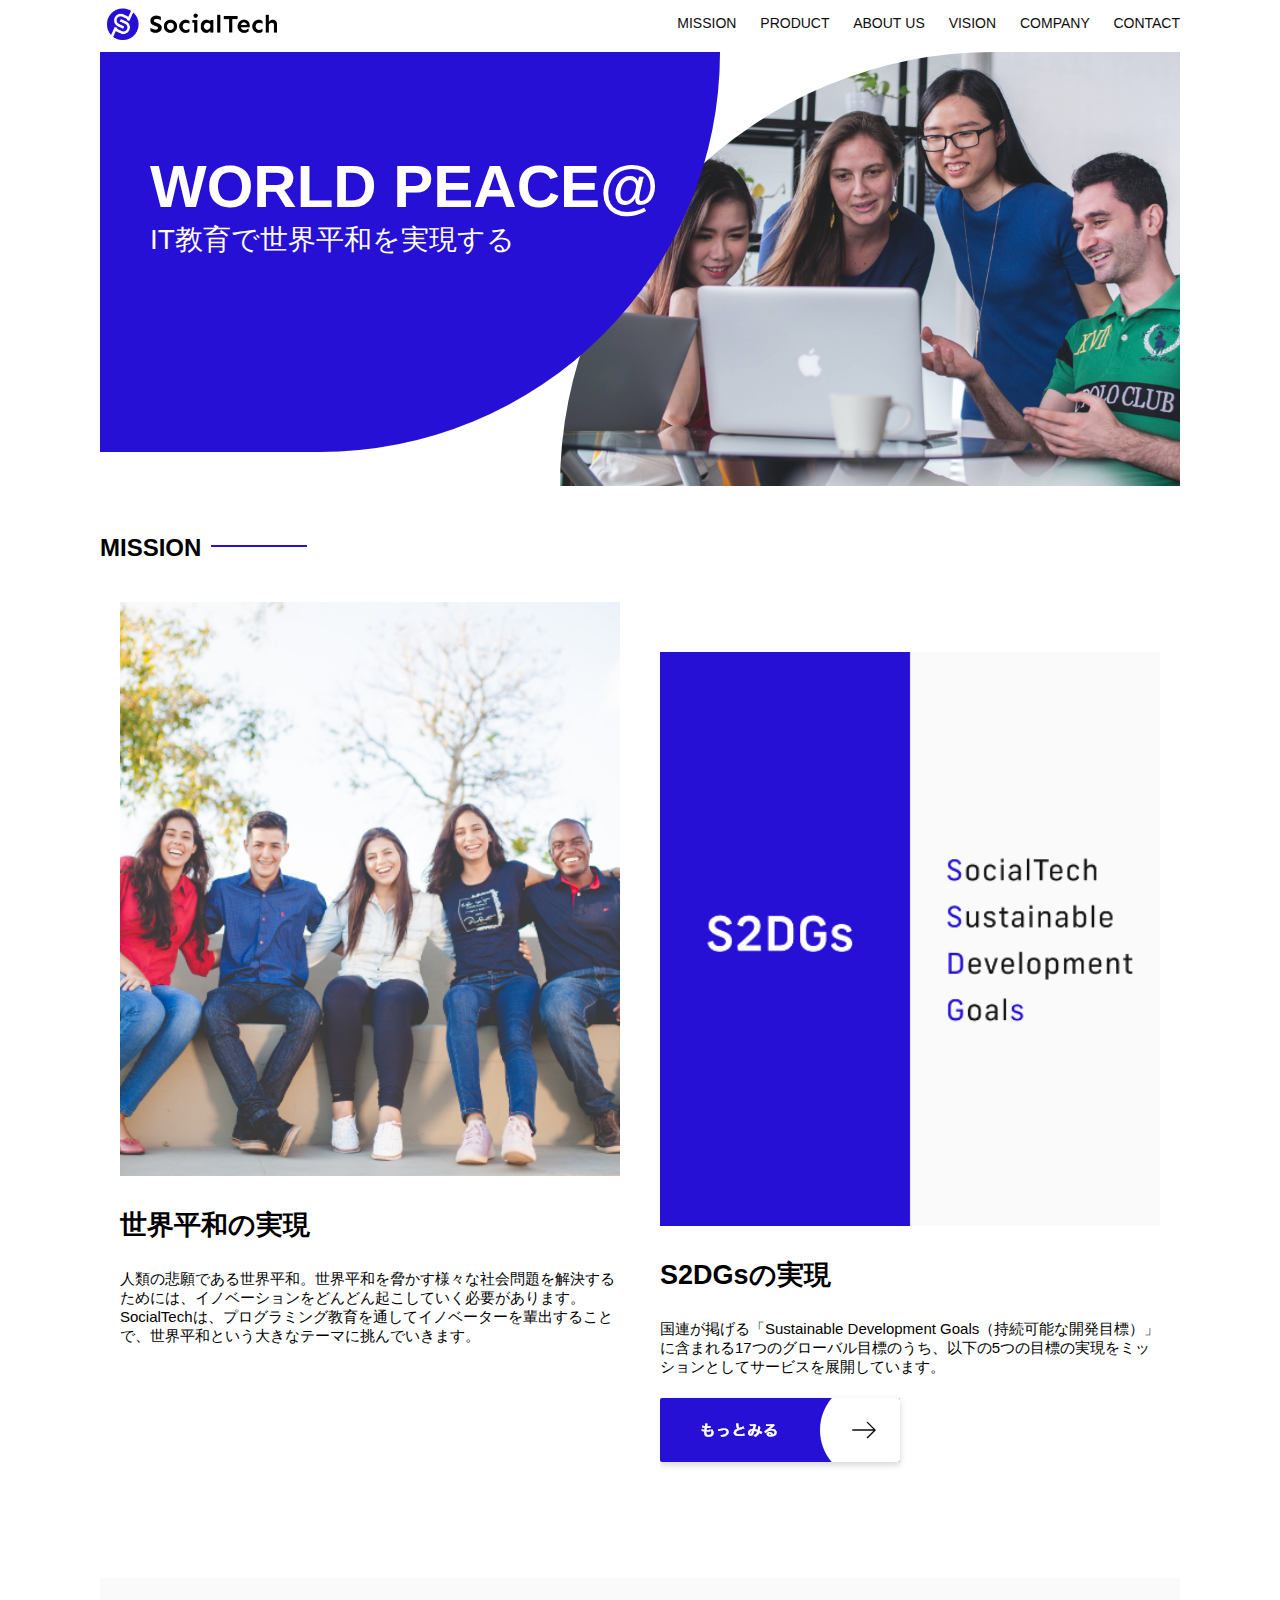
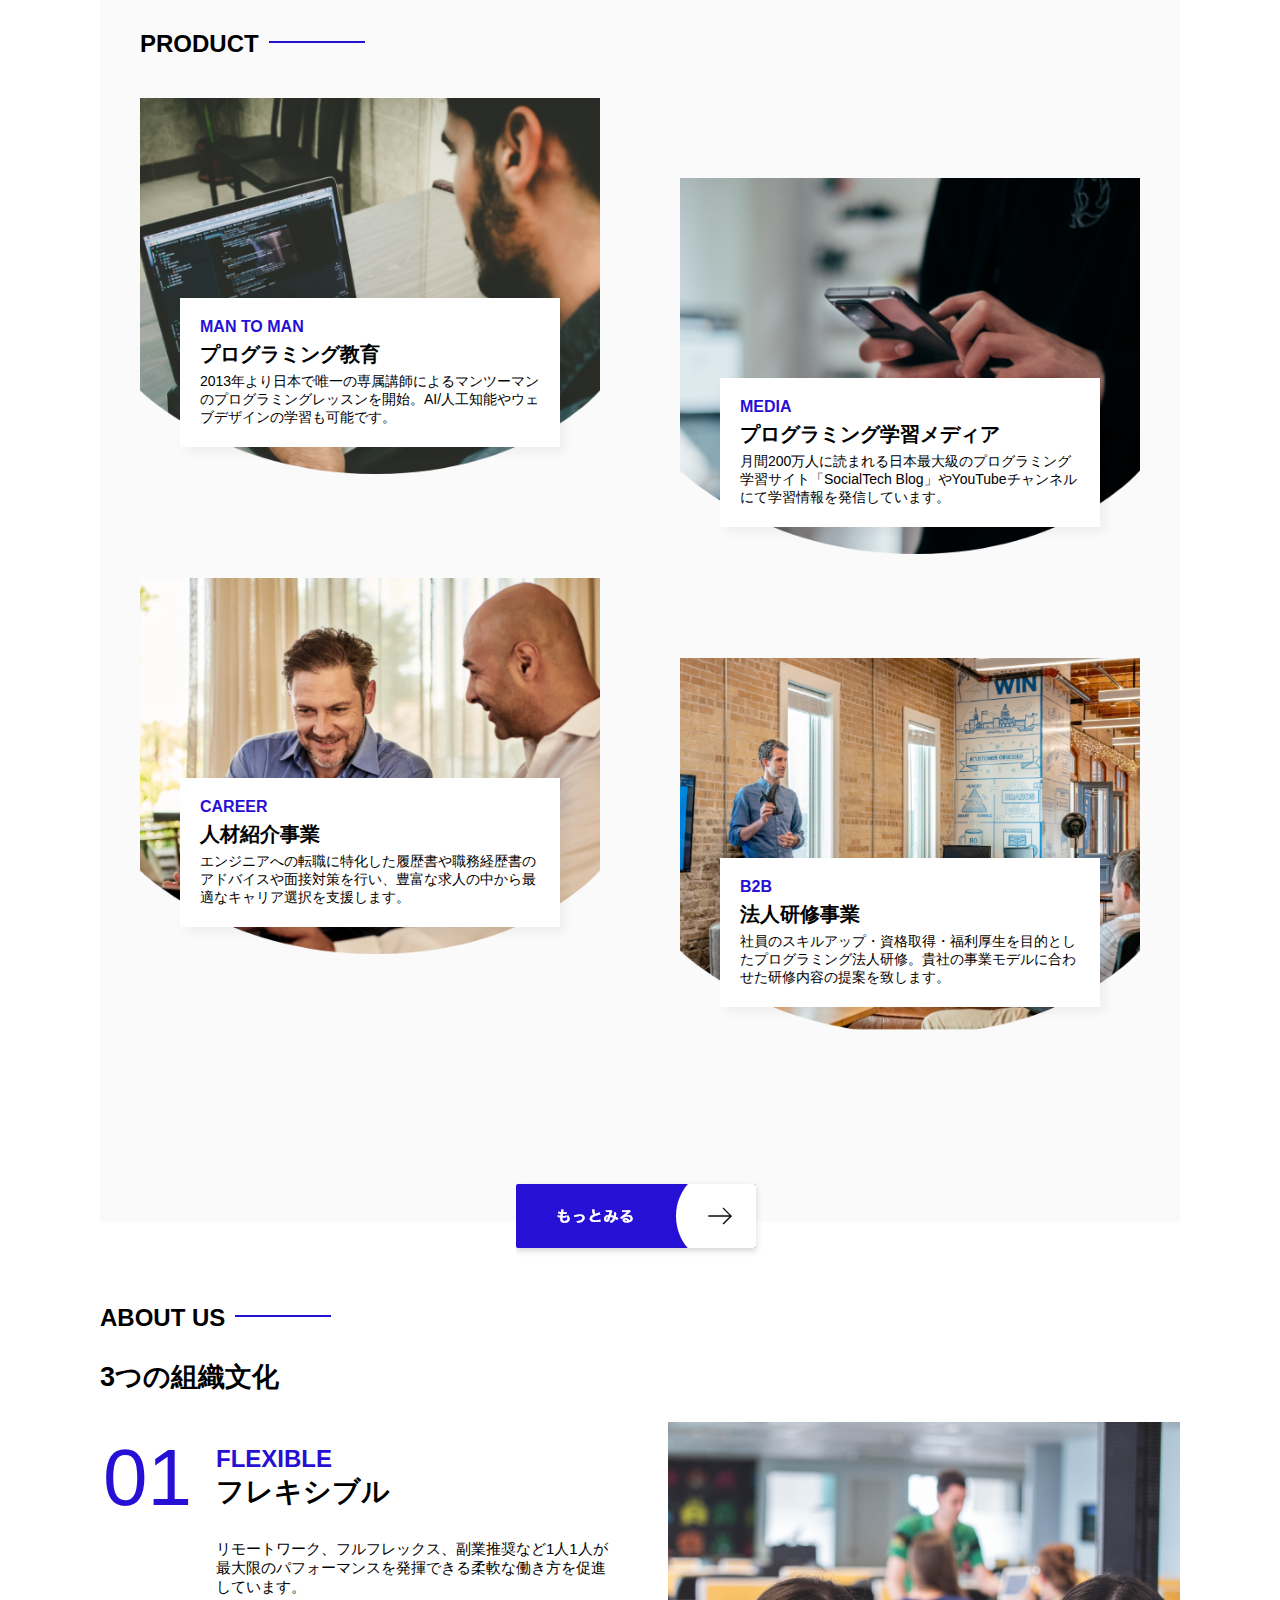
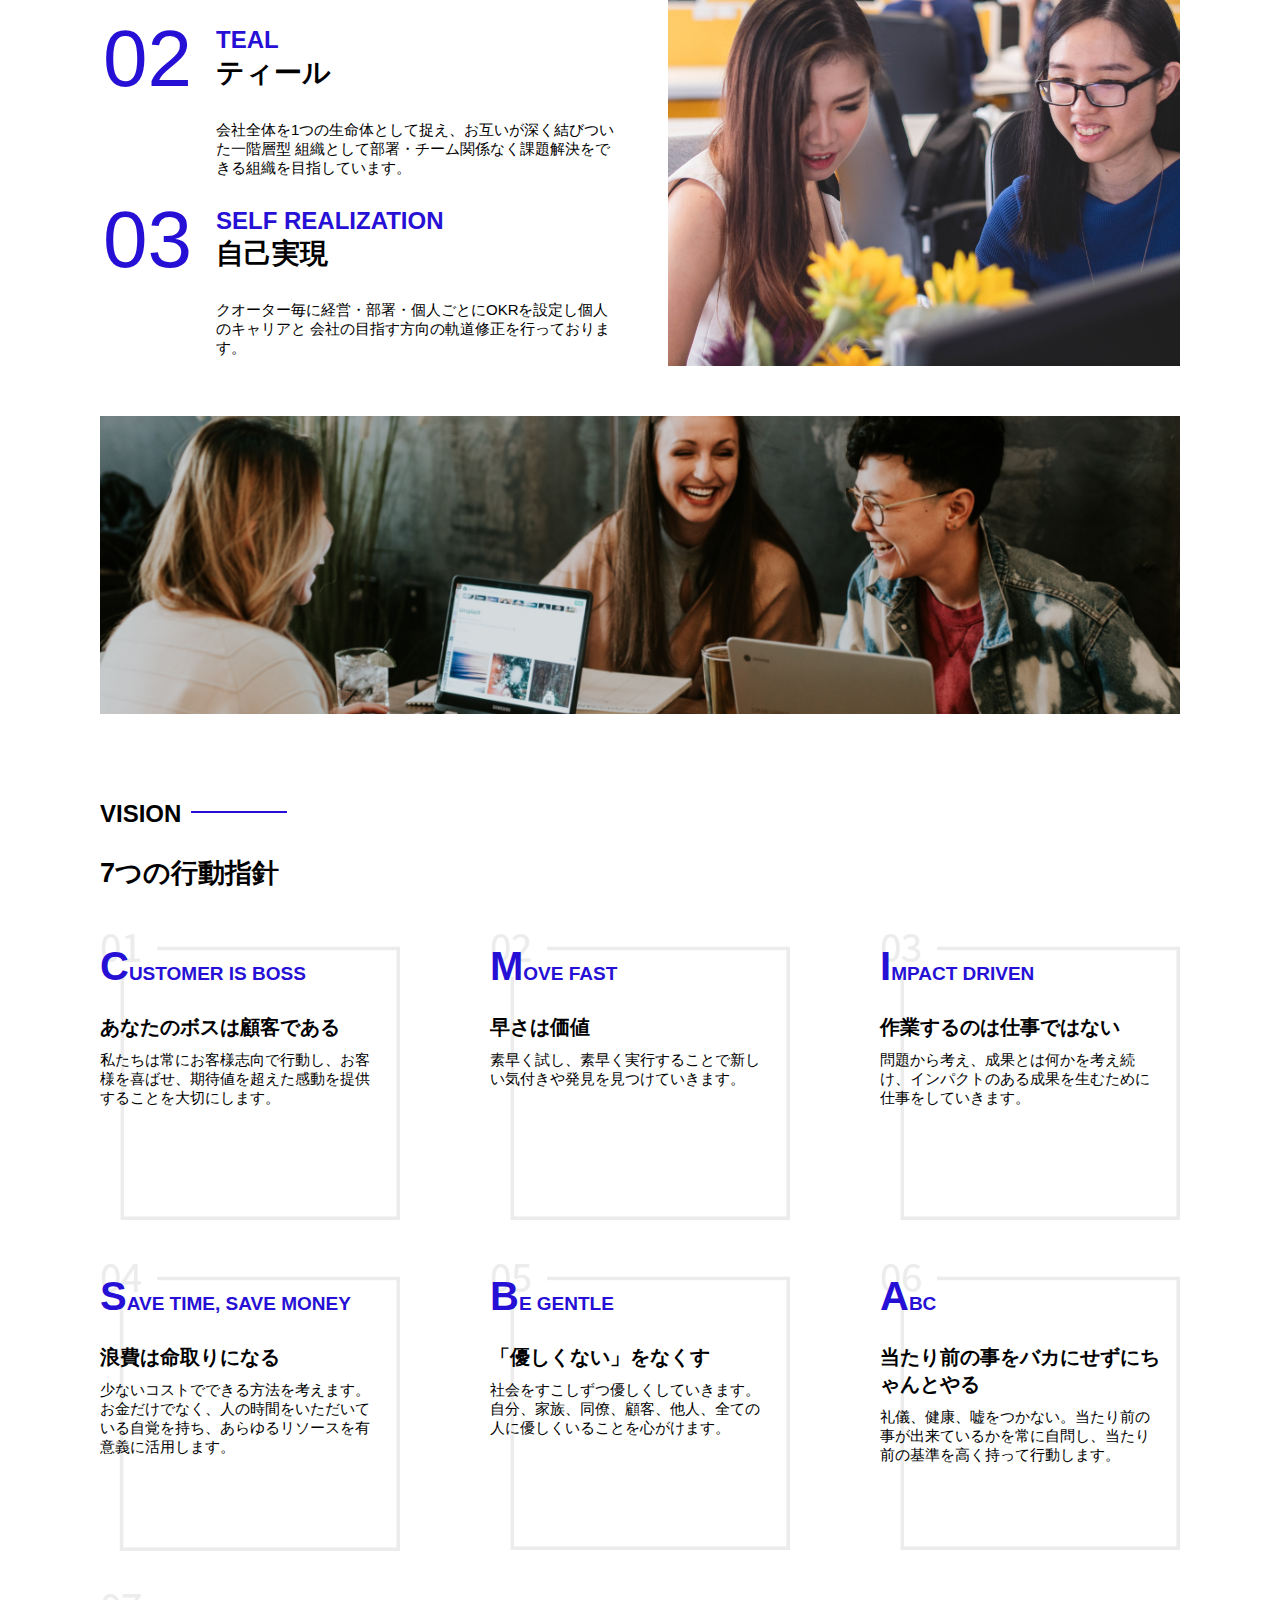
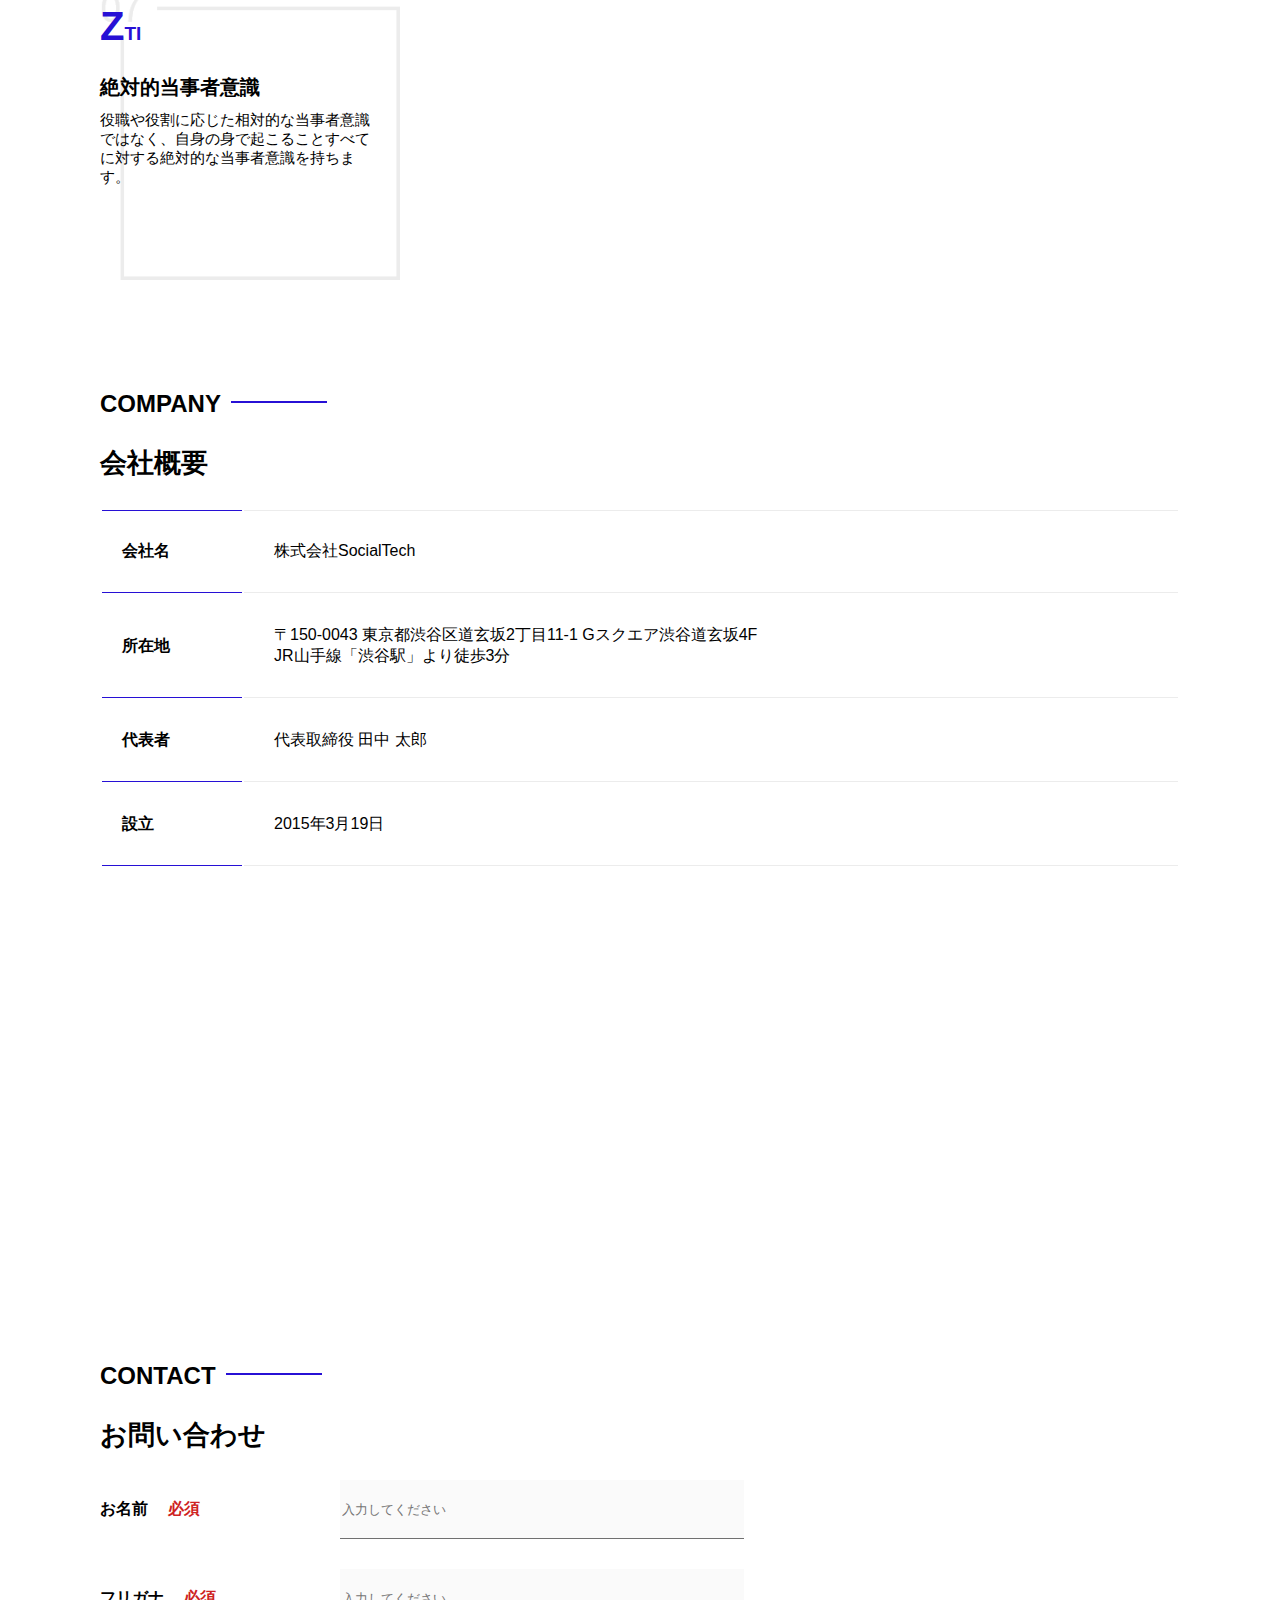
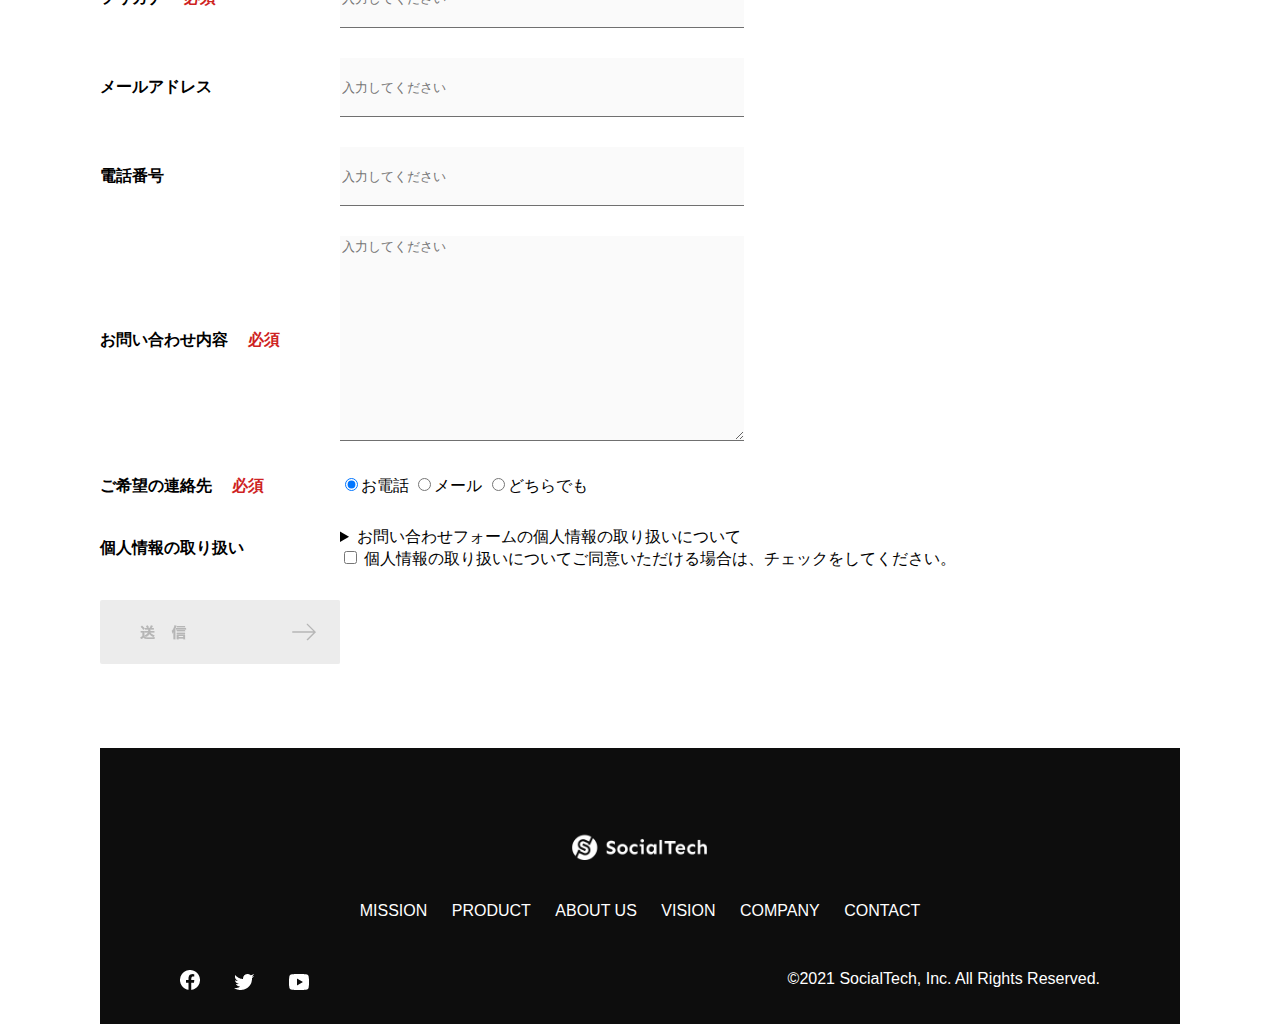
==== commit 0dca2991: "初回コミット" ====
--- a/index.html
+++ b/index.html
@@ -16,7 +16,8 @@
         <a href="index.html" id="logo"><img src="images/logo.png" alt="トップページに戻る"></a>
 
         <nav id="nav-pc">
-            <a href="mission.html">MISSION</a>
+            <a href="mission.html">MISSION
+            </a>
             <a href="product.html">PRODUCT</a>
             <a href="index.html#aboutus">ABOUT&nbsp;US</a>
             <a href="index.html#vision">VISION</a>
@@ -61,7 +62,7 @@
             <!-- メインビジュアル -->
             <section id="main-visual">
                 <div id="main-message">
-                    <h1>WORLD&nbsp;PEACE</h1>
+                    <h1>WORLD&nbsp;PEACE@</h1>
                     <p>IT教育で世界平和を実現する</p>
                 </div>
                 <img src="images/index/index-main.png" alt="PCの周りに集まる多国籍の仲間たち">
